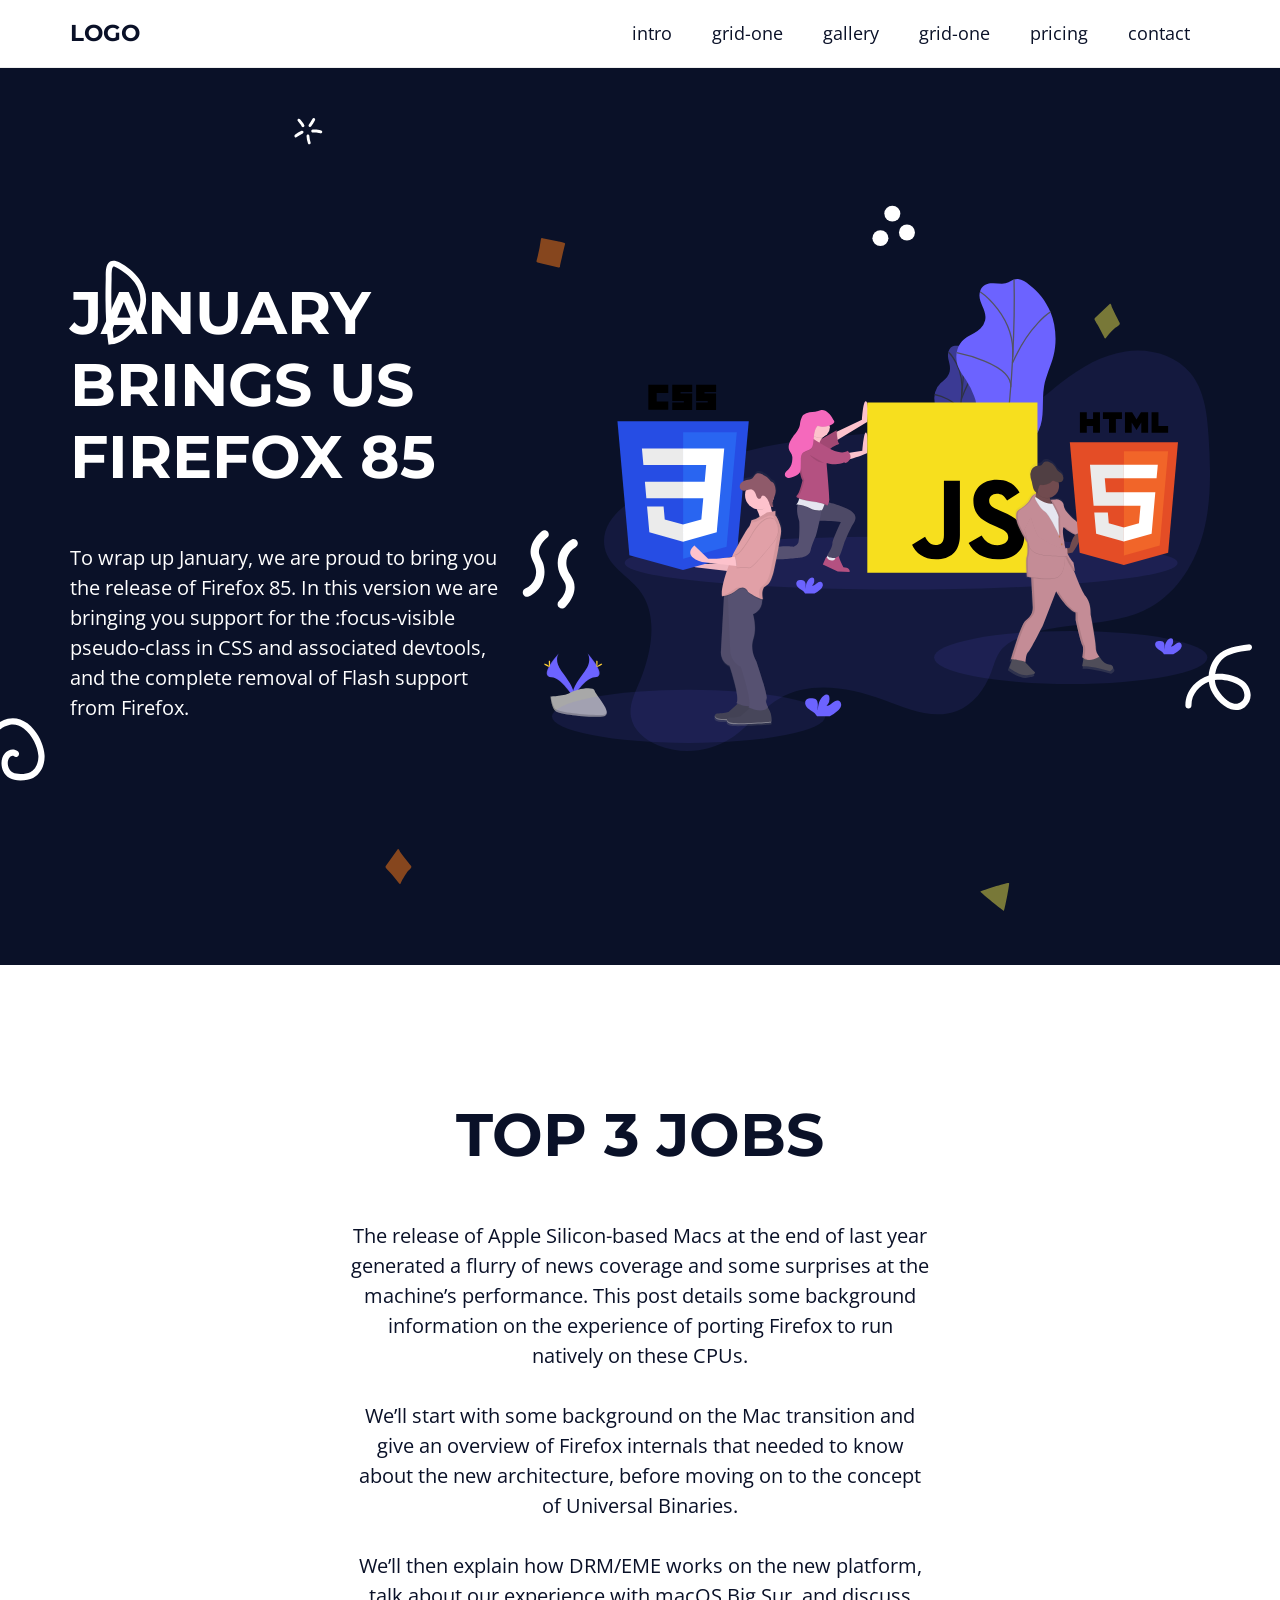
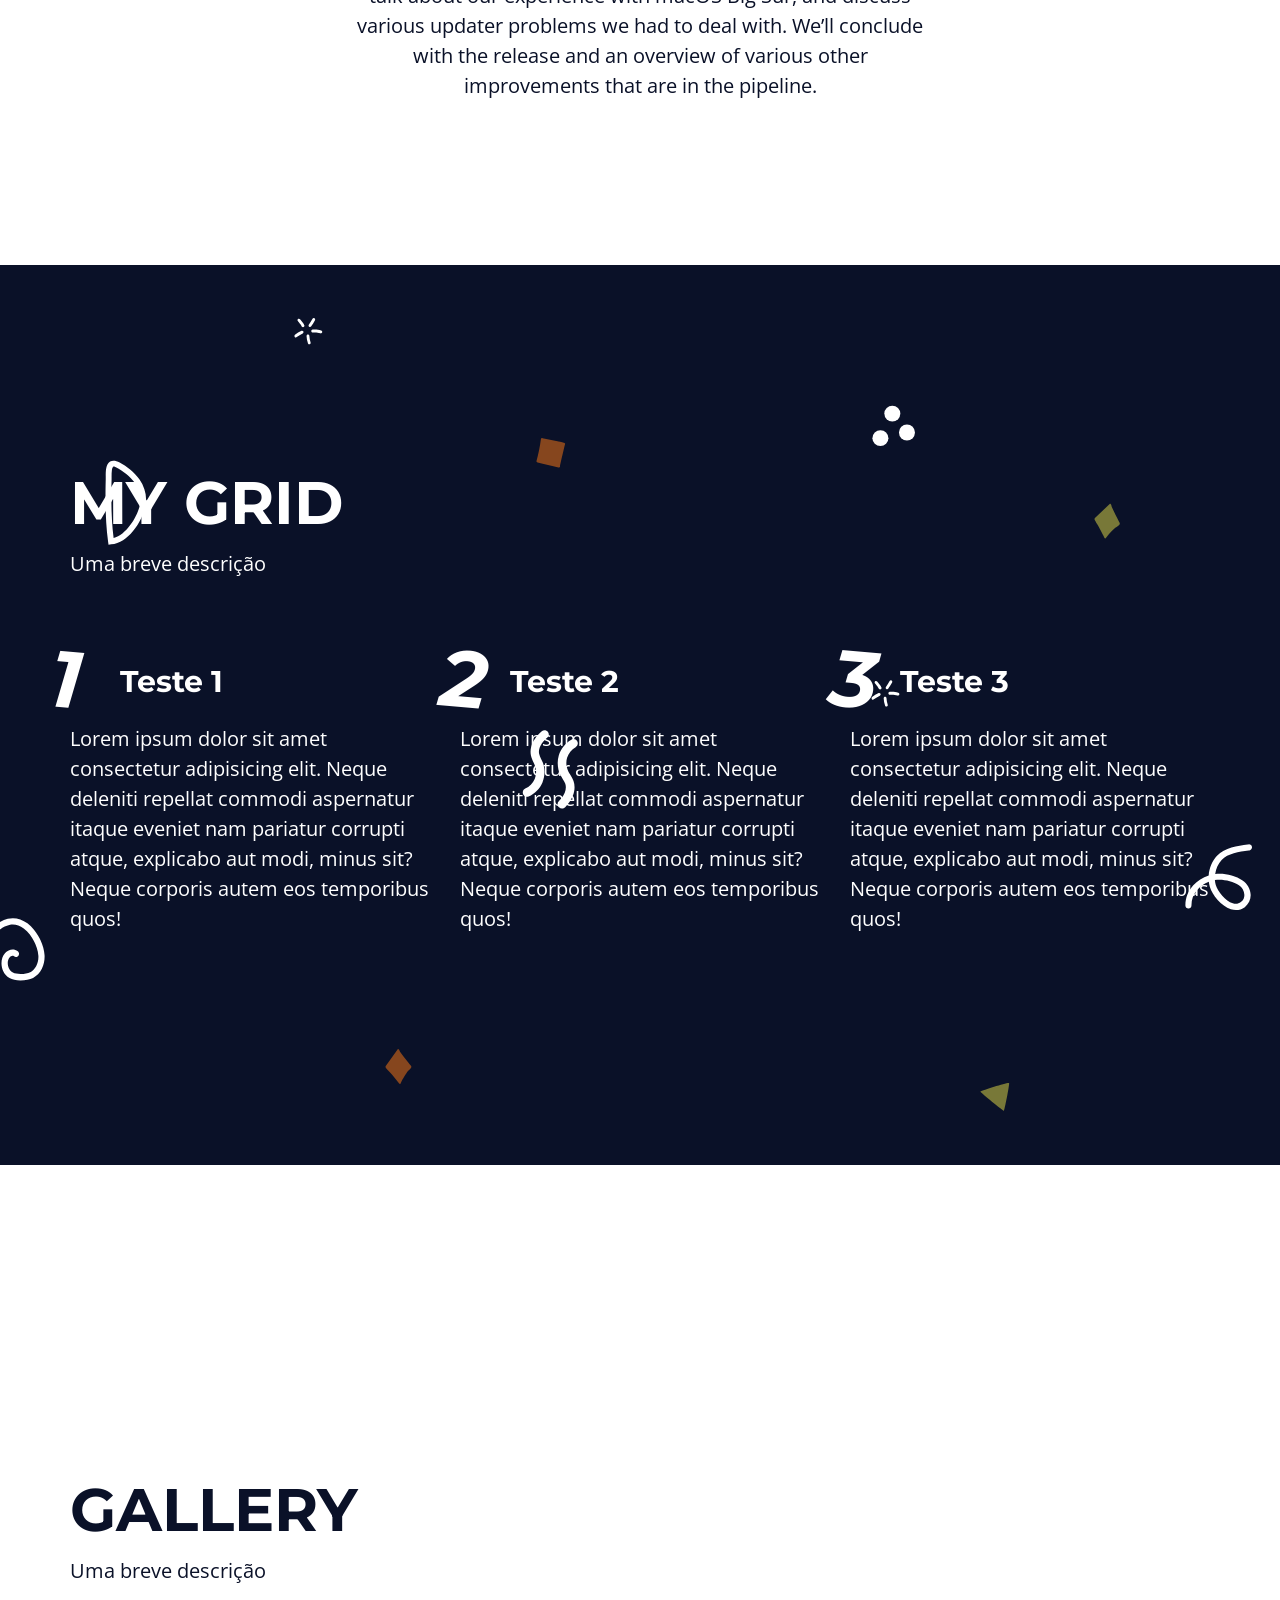
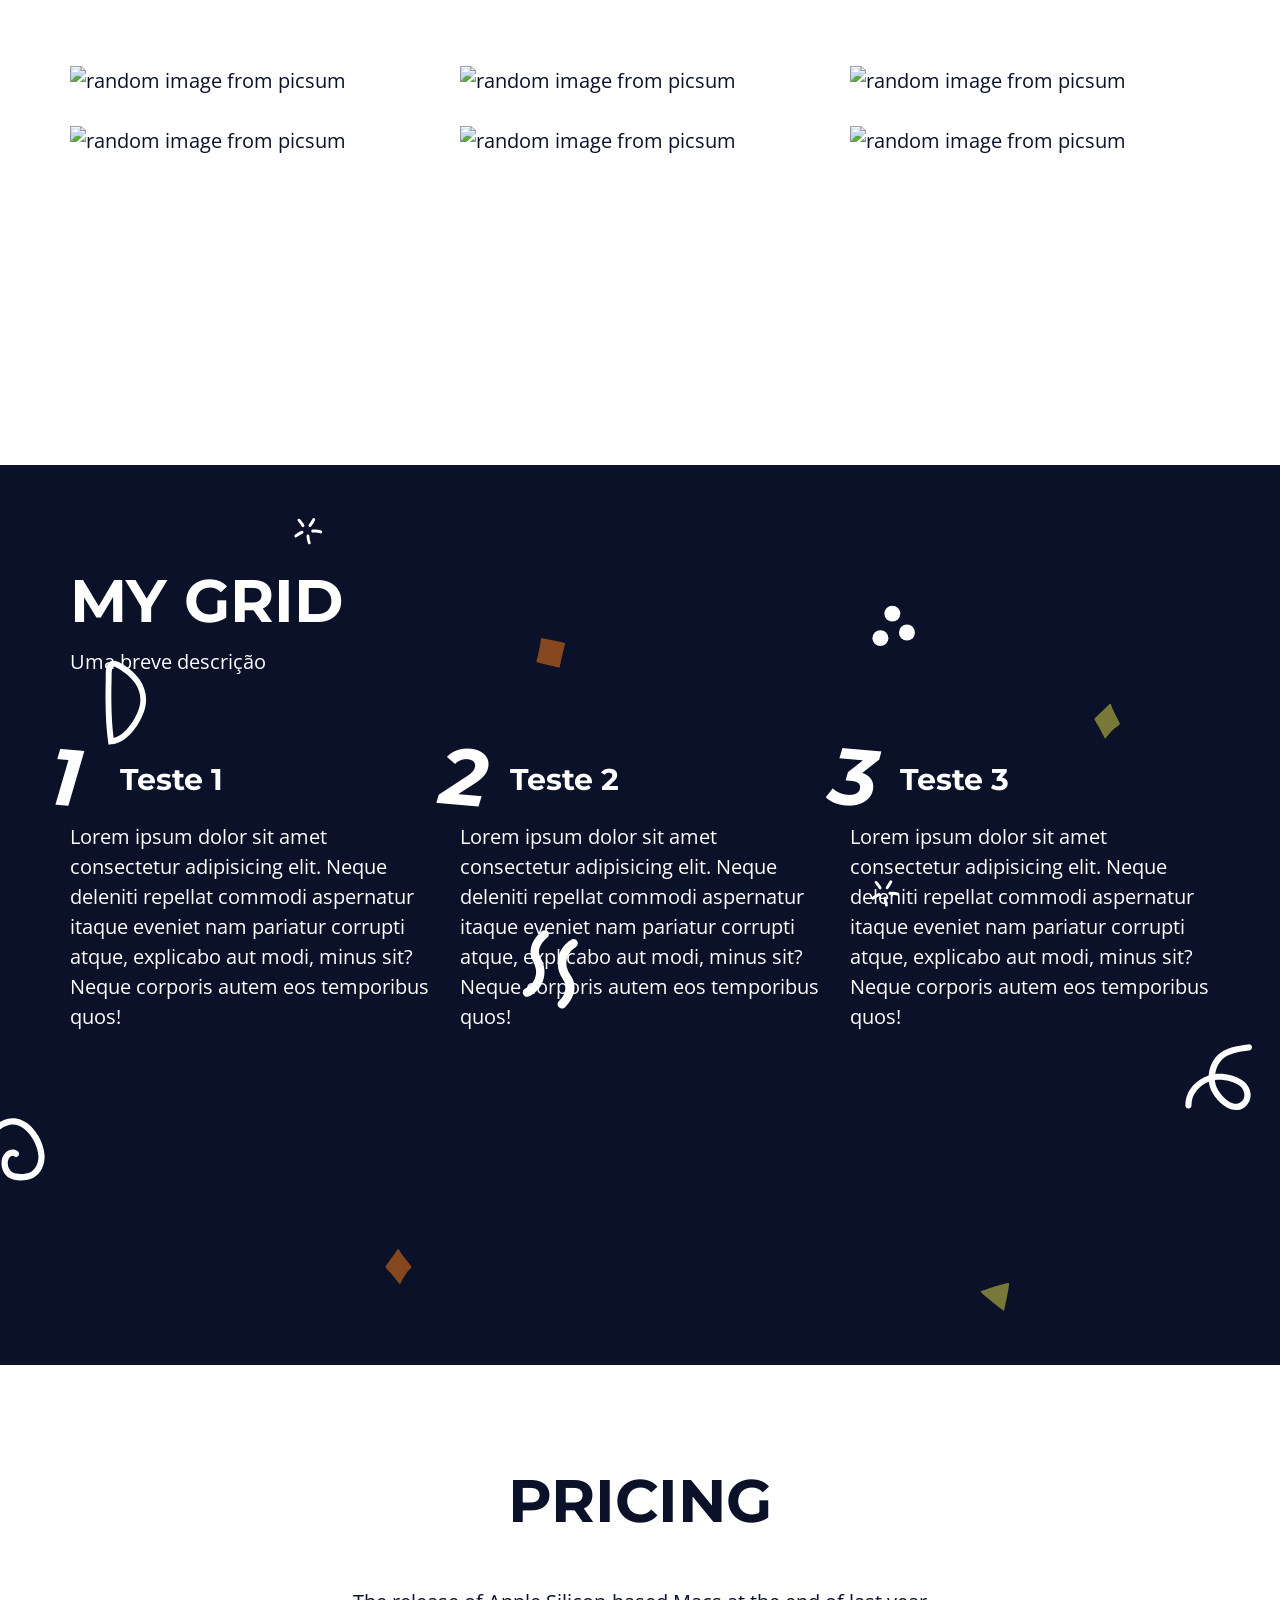
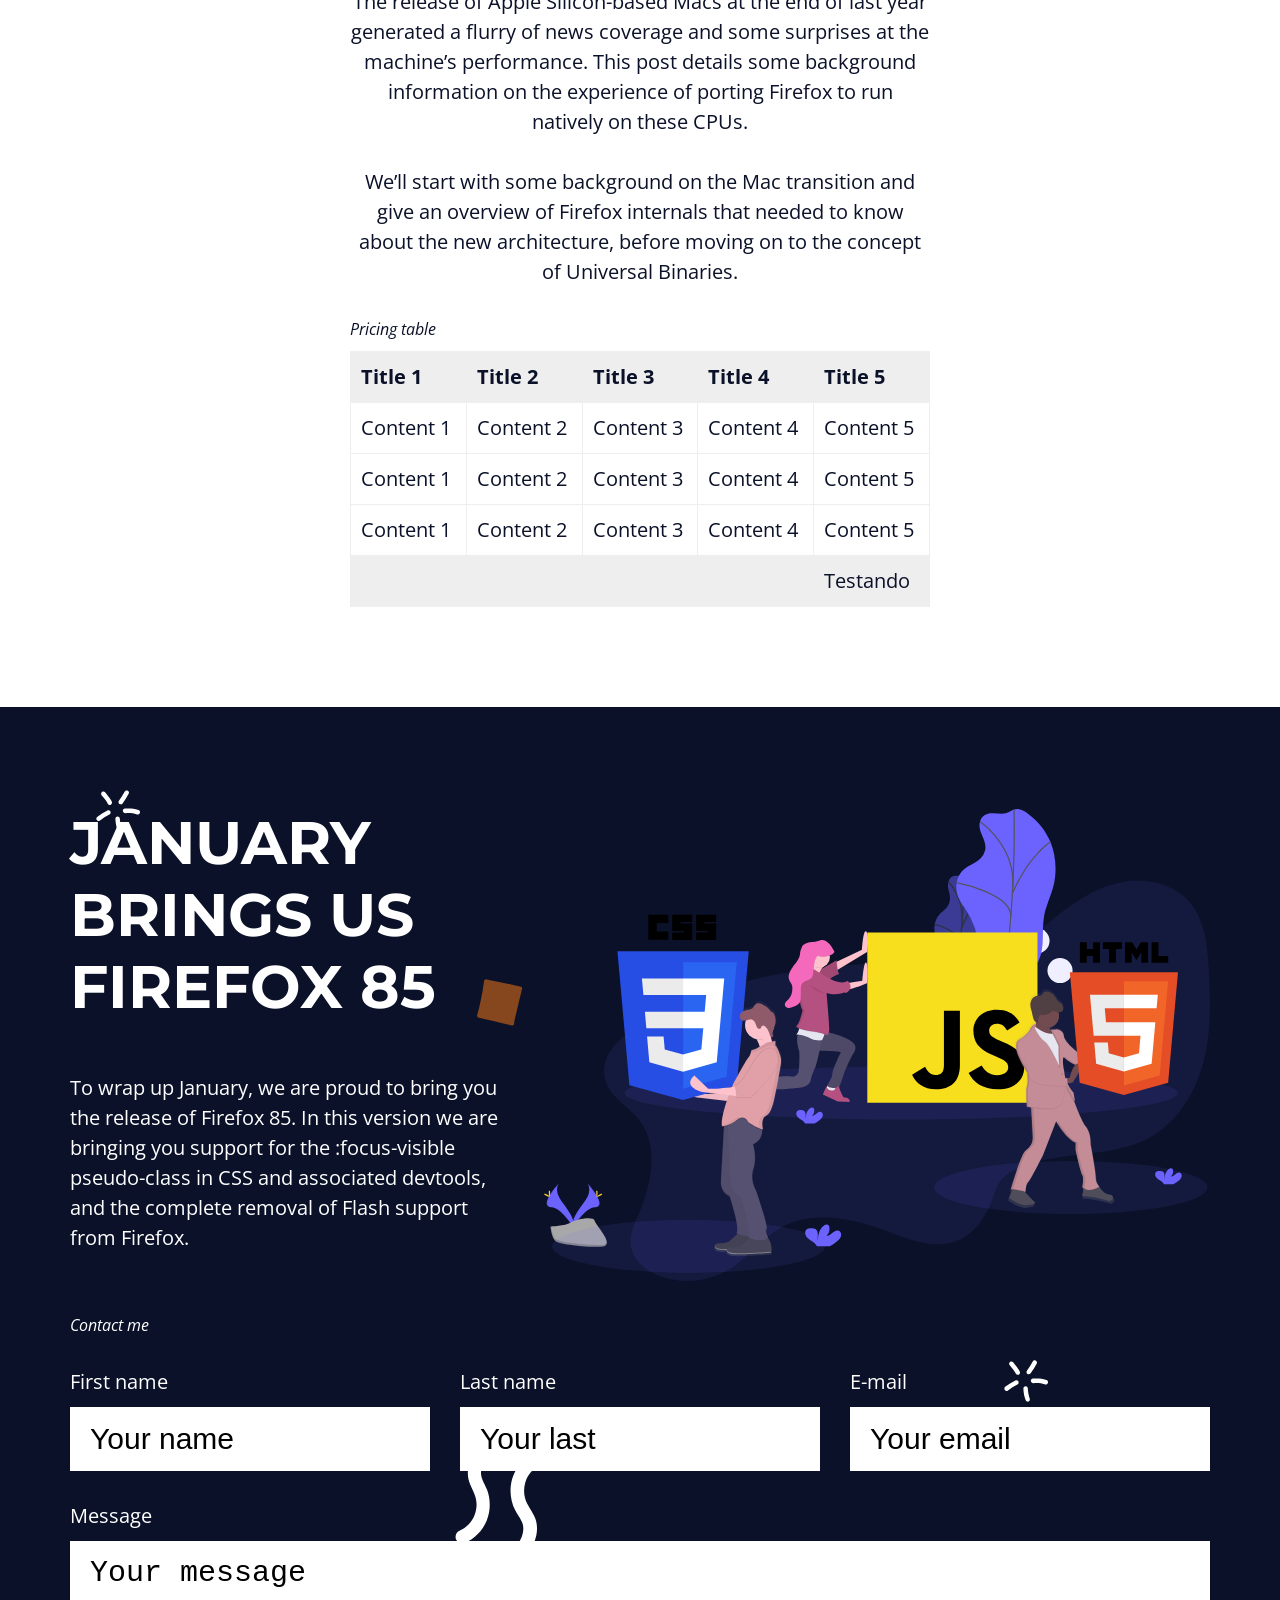
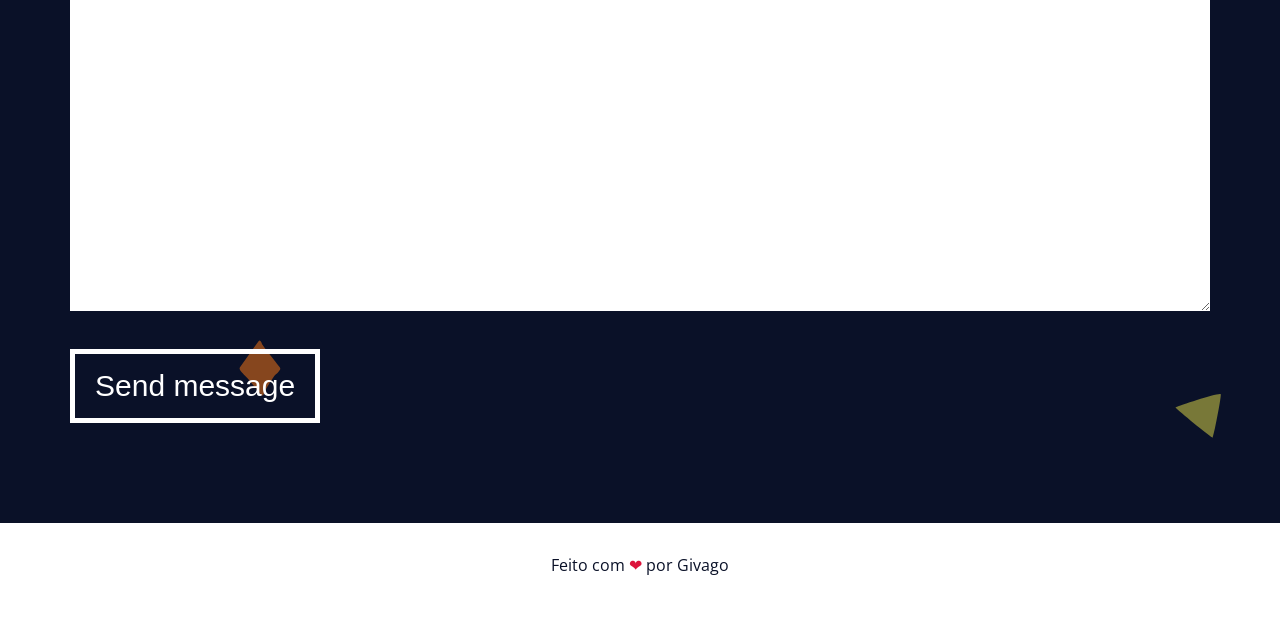
==== html/index.html @ 9615668a "Atualizações!!" ====
<!DOCTYPE html>
<html lang="pt-br">
<head>
    <meta charset="UTF-8">
    <meta name="viewport" content="width=device-width, initial-scale=1.0">
    <title>Landing Page</title>
    <link rel="preconnect" href="https://fonts.gstatic.com">
    <link
        href="https://fonts.googleapis.com/css2?family=Montserrat:wght@900&family=Open+Sans:ital,wght@0,400;0,700;1,400&display=swap"
        rel="stylesheet">
    <link rel="stylesheet" href="assets/css/elements.css">  
    <link rel="stylesheet" href="assets/css/variables.css"> 
    <link rel="stylesheet" href="assets/css/classes.css"> 
    <link rel="stylesheet" href="assets/css/menu.css"> 
    <link rel="stylesheet" href="assets/css/styles-pro.css">
</head>

<body>
    <aside class="menu white-bg">
        <div class="main-content menu-content">
        <h1>
            <a href="#home">LOGO</a>
        </h1>

        <nav>
            <ul>
                <li><a href="#intro">intro</a></li>
                <li><a href="#grid-one">grid-one</a></li>
                <li><a href="#gallery">gallery</a></li>
                <li><a href="#grid-two">grid-one</a></li>
                <li><a href="#pricing">pricing</a></li>
                <li><a href="#contact">contact</a></li>
            </ul>
        </nav>
        </div>
    </aside>

    <div class="menu-spacing"></div>

    <section id="home" class="intro main-bg section">
        <div class="main-content intro-content">
        <div class="intro-text-content">
            <h2>January brings us Firefox 85</h2>
            <p>To wrap up January, we are proud to bring you the release of Firefox 85. In this version we are bringing you
            support for the :focus-visible pseudo-class in CSS and associated devtools, and the complete removal of Flash
            support from Firefox.</p>
        </div>
        <div class="intro-img">
            <img src="assets/img/javascript-not-optimized.svg" alt="Logo de HTML, CSS e JS.">
        </div>
        </div>
    </section>

    <section id="intro" class="white-bg section">
        <div class="main-content top3-content">
            <h2>top 3 jobs</h2>
            <p>The release of Apple Silicon-based Macs at the end of 
                last year generated a flurry of news coverage and some 
                surprises at the machine’s performance. This post details 
                some background information on the experience of porting 
                Firefox to run natively on these CPUs.</p>
            <p>We’ll start with some background on the Mac transition and 
                give an overview of Firefox internals that needed to know 
                about the new architecture, before moving on to the concept 
                of Universal Binaries.</p>
            <p>We’ll then explain how DRM/EME works on the new platform, 
                talk about our experience with macOS Big Sur, and discuss 
                various updater problems we had to deal with. We’ll conclude 
                with the release and an overview of various other improvements
                that are in the pipeline.</p>
        </div>
    </section>

    <section id="grid-one" class="grid-one main-bg section">
        <div class="main-content grid-one-content">
        <h2 class="grid-main-heading">My Grid</h2>
        <p class="grid-description">Uma breve descrição</p>
        <div class="grid">
            <article>
                <h3>Teste 1</h3>
            <p>Lorem ipsum dolor sit amet consectetur adipisicing elit. 
                Neque deleniti repellat commodi aspernatur itaque eveniet
                nam pariatur corrupti atque, explicabo aut modi, minus sit? 
                Neque corporis autem eos temporibus quos!</p>
            </article>
            <article>
                <h3>Teste 2</h3>
            <p>Lorem ipsum dolor sit amet consectetur adipisicing elit. 
                Neque deleniti repellat commodi aspernatur itaque eveniet
                nam pariatur corrupti atque, explicabo aut modi, minus sit? 
                Neque corporis autem eos temporibus quos!</p>
            </article>
            <article>
                <h3>Teste 3</h3>
            <p>Lorem ipsum dolor sit amet consectetur adipisicing elit. 
                Neque deleniti repellat commodi aspernatur itaque eveniet
                nam pariatur corrupti atque, explicabo aut modi, minus sit? 
                Neque corporis autem eos temporibus quos!</p>
            </article>
        </div>    
        </div>
    </section>

     <section id="gallery" class="grid-one white-bg section">
        <div class="main-content grid-one-content">
        <h2 class="grid-main-heading">Gallery</h2>
        <p class="grid-description">Uma breve descrição</p>
        <div class="grid">
            <div class="gallery-img">
                <img src="https://picsum.photos/seed/picsum/360/360" alt="random image from picsum" class="img" />
            </div>
            <div class="gallery-img">
                <img src="https://picsum.photos/seed/2/360/360" alt="random image from picsum"/>
            </div>
            <div class="gallery-img">
                <img src="https://picsum.photos/seed/3/360/360" alt="random image from picsum"/>
            </div>
            <div class="gallery-img">
                <img src="https://picsum.photos/seed/4/360/360" alt="random image from picsum"/>
            </div>
            <div class="gallery-img">
                <img src="https://picsum.photos/seed/5/360/360" alt="random image from picsum"/>
            </div>
            <div class="gallery-img">
                <img src="https://picsum.photos/seed/6/360/360" alt="random image from picsum"/>
            </div>
        </div>    
        </div>
    </section>

    <section id="grid-two" class="grid-two main-bg section">
        <div class="main-content grid-two-content">
        <h2 class="grid-main-heading">My Grid</h2>
        <p class="grid-description">Uma breve descrição</p>
        <div class="grid">
            <article>
                <h3>Teste 1</h3>
            <p>Lorem ipsum dolor sit amet consectetur adipisicing elit. 
                Neque deleniti repellat commodi aspernatur itaque eveniet
                nam pariatur corrupti atque, explicabo aut modi, minus sit? 
                Neque corporis autem eos temporibus quos!</p>
            </article>
            <article>
                <h3>Teste 2</h3>
            <p>Lorem ipsum dolor sit amet consectetur adipisicing elit. 
                Neque deleniti repellat commodi aspernatur itaque eveniet
                nam pariatur corrupti atque, explicabo aut modi, minus sit? 
                Neque corporis autem eos temporibus quos!</p>
            </article>
            <article>
                <h3>Teste 3</h3>
            <p>Lorem ipsum dolor sit amet consectetur adipisicing elit. 
                Neque deleniti repellat commodi aspernatur itaque eveniet
                nam pariatur corrupti atque, explicabo aut modi, minus sit? 
                Neque corporis autem eos temporibus quos!</p>
            </article>
        </div>    
        </div>
    </section>

    <section id="pricing" class="white-bg section">
        <div class="main-content top3-content">
            <h2>Pricing</h2>
            <p>The release of Apple Silicon-based Macs at the end of 
                last year generated a flurry of news coverage and some 
                surprises at the machine’s performance. This post details 
                some background information on the experience of porting 
                Firefox to run natively on these CPUs.</p>
            <p>We’ll start with some background on the Mac transition and 
                give an overview of Firefox internals that needed to know 
                about the new architecture, before moving on to the concept 
                of Universal Binaries.</p>

                <div class="responsive-table">
            <table>
                <caption>Pricing table</caption>

                <thead>
                    <tr>
                    <th>Title 1</th>
                    <th>Title 2</th>
                    <th>Title 3</th>
                    <th>Title 4</th>
                    <th>Title 5</th>
                    </tr>
                </thead>

                <tbody>
                    <tr>
                      <td>Content 1</td>
                      <td>Content 2</td>  
                      <td>Content 3</td> 
                      <td>Content 4</td> 
                      <td>Content 5</td>    
                    </tr>
                    <tr>
                      <td>Content 1</td>
                      <td>Content 2</td>  
                      <td>Content 3</td> 
                      <td>Content 4</td> 
                      <td>Content 5</td>    
                    </tr>
                    <tr>
                      <td>Content 1</td>
                      <td>Content 2</td>  
                      <td>Content 3</td> 
                      <td>Content 4</td> 
                      <td>Content 5</td>    
                    </tr>
                </tbody>

                <tfoot>
                    <tr>
                        <td></td>
                        <td></td>
                        <td></td>
                        <td></td>
                        <td>Testando</td>
                    </tr>
                </tfoot>
            </table>
            </div>
        </div>
    </section>

     <section id="contact" class="intro main-bg section">
        <div class="main-content intro-content">
        <div class="intro-text-content">
            <h2>January brings us Firefox 85</h2>
            <p>To wrap up January, we are proud to bring you the release of Firefox 85. In this version we are bringing you
            support for the :focus-visible pseudo-class in CSS and associated devtools, and the complete removal of Flash
            support from Firefox.</p>
        </div>
        <div class="intro-img">
            <img src="assets/img/javascript-not-optimized.svg" alt="Logo de HTML, CSS e JS.">
        </div>
        <div class="contact-form">
            <fieldset class="form-grid">
                <legend>Contact me</legend>

                <div class="form-group">
                    <label for="first-name">First name</label>
                    <input type="text" name="first-name" id="first-name" placeholder="Your name">
                </div>

                <div class="form-group">
                    <label for="last-name">Last name</label>
                    <input type="text" name="last-name" id="last-name" placeholder="Your last">
                </div>

                <div class="form-group">
                    <label for="email">E-mail</label>
                    <input type="email" name="email" id="email"  placeholder="Your email">
                </div>

                 <div class="form-group" class="full-width">
                    <label for="message">Message</label>
                    <textarea name="message" id="message" cols="30" rows="10"  placeholder="Your message"></textarea>
                </div>
                <div class="form-group full-width">
                    <button type="submit">Send message</button>
                </div>
            </fieldset>
        </div>
        </div>
    </section>

    <footer id="footer" class="footer white-bg">
        <p><a real="nofollow" target="_blank" href="https://www.linkedin.com/feed/">Feito com <span class="heart">❤</span> por Givago</a></p>
    </footer>

</body>
</html>
---- html/assets/css/elements.css ----
* {
    margin: 0;
    padding: 0;
    box-sizing: border-box;
}

/*font-family: "Montserrat", sans-serif;
font-family: "Open Sans", sans-serif;  */

html {
    font-size: 62.5%;
    scroll-behavior: smooth;
}

body {
    font-family: 'Open Sans', sans-serif;
    font-size: 2rem; 
    color: var(--primary-color);
    line-height: 1.5;
}

h1, h2, h3 , h4, h5, h6 {
    font-family: 'Montserrat', sans-serif;
}

h1 {
    font-size: 6rem;
    text-transform: uppercase;
}

h2 {
    font-size: 6rem;
    margin-bottom: 5rem;
    text-transform: uppercase;
    line-height: 1.2;
}

h3 {
    font-size: 5rem;
}

h4 {
    font-size: 4.5rem;
}

h5 {
    font-size: 4rem;
}

h6 {
    font-size: 3.5rem;
}

a {
    text-decoration: none;
}

p {
    margin-bottom: 3rem;
}

.responsive-table {
    overflow: hidden;
    overflow-x: auto;
}

table {
    min-width: 360pix;
    width: 100%;
    border-collapse: collapse;
}

table caption {
    font-style: italic;
    font-size: 1.6rem;
    text-align: left;
    margin-bottom: 1rem;
}

table td, table th {
    white-space: nowrap;
    padding: 1rem;
    text-align: left;
    border: 0.1rem solid var(--light-gray-color);
}

tfoot td, table th {
    background: var(--light-gray-color);
}
---- html/assets/css/variables.css ----
:root {
    --primary-color: #0A1128;
    --white-color: #FFFFFF;
    --light-gray-color: #EEEEEE;
    --secondary-color: crimson;
    --gap: 3rem;
}
---- html/assets/css/classes.css ----
.main-bg {
    background-image: url('../img/main-bg.svg');
    background-size: cover;
    background-position: center center;
    color: var(--white-color);
}
.white-bg {
    background: var(--white-color);
    color: var(--primary-color);
}

.main-content {
    max-width: 120rem;
    margin: 0 auto;
    padding: 10rem var(--gap);
}

.section {
    min-height: 100vh;
}

.menu-spacing {
    height: 65px;
}

body .full-width {
    width: 100%;
    flex: 1 1 100%;
}
---- html/assets/css/menu.css ----
.menu {
    position: fixed;
    top: 0;
    left: 0;
    right: 0;
    width: 100%;
    z-index: 1;
    border-bottom: 0.1rem solid var(--light-gray-color);
}

.menu-content {
    display: flex;
    justify-content: space-between;
    align-items: center;
    padding-top: 0;
    padding-bottom: 0;
}

.menu h1 {
    color: var(--primary-color);
    font-size: 2.3rem;
}

.menu h1 a {
    color: inherit;
}

.menu ul {
    list-style: none;
    display: flex;
}

.menu ul li a {
    display: block;
    padding: 2rem;
    font-size: 1.8rem;
    color: var(--primary-color);
    position: relative;
}

.menu ul li a::after {
    content: '';
    position: absolute;
    bottom: 1rem;
    left: 50%;
    width: 0;
    height: 0.2rem;
    background: var(--secondary-color);
    transition: all 300ms ease-in-out;
}

.menu ul li a:hover::after {
    width: 50%;
    left: 25%;
}
---- html/assets/css/styles-pro.css ----
.intro-content {
    position: relative;
    display: grid;
    grid-template-columns: 1fr 1.5fr;
    gap:var(--gap);
    min-height: 100vh;
}

.intro-text-content, .intro-img {
    display: flex;
    flex-flow: column wrap;
    justify-content: center;
}

.intro-img img {
    max-width: 100%;
    min-height: auto;
}

.top3-content {
    max-width: 64rem;
    display: flex;
    flex-direction: column;
    flex-wrap: nowrap;
    justify-content: center;
    min-height: 100vh;
    text-align: center;
}

.grid-one-content {
    display: flex;
    flex-flow: column wrap;
    justify-content: center;
    height: 100vh;
}

.grid-main-heading {
    margin-bottom: 1rem;
}

.grid-description {
    padding-bottom: 5rem;
}

.grid {
    display: grid;
    grid-template-columns: repeat(3, 1fr);
    gap: var(--gap);
    counter-reset: grid-counter;
}

.grid h3 {
    font-size: 3rem;
    position: relative;
    padding-left: 5rem;
    padding-bottom: 2rem;
}

.grid h3::before {
    counter-increment: grid-counter;
    content: counter(grid-counter);
    position: absolute;
    font-size: 8rem;
    font-style: italic;
    top: -4rem;
    left: -2rem;
    transform: rotate(5deg);
}

.gallery-img {
    width: 100%;
    max-width: 36rem;
    max-height: 36rem;
    overflow: hidden;
}

.gallery-img img {
    transition: all 300ms ease-in-out;
}

.gallery-img img:hover {
    transform: translate(-3%, 3%) scale(1.2) rotate(5deg);
}

.contact-form {
    grid-column: span 2;
}

.contact-form .form-grid {
    border: none;
    display: flex;
    flex-direction: row;
    flex-wrap: wrap;
    gap: var(--gap);
}

.form-grid legend {
    font-style: italic;
    font-size: 1.6rem;
    margin-bottom: 3rem;
}

.form-group {
    flex: 1 1 320px;
}

.form-group label{
    display: block;
    margin-bottom: 1rem;
}

.form-group input,
.form-group textarea {
    border: none;
    background: var(--white-color);
    padding: 1.5rem 2rem;
    width: 100%;
    font-size: 3rem;
    outline: none;
}

.form-group input:focus,
.form-group textarea:focus {
    box-shadow: 0 0 10px 2px var(--secondary-color);
   
}

.form-group button {
    border: 0.5rem solid var(--white-color);
    background: none;
    color: var(--white-color);
    padding: 1.5rem 2rem;
    font-size: 3rem;
    cursor: pointer;
    transition: all 300ms ease-in-out;
}

.form-group button:hover {
    background: var(--white-color);
    color: var(--primary-color);
}

.form-group ::placeholder {
    color: var(--ligth-gray-color);
}

.footer {
    text-align: center;
    font-size: 1.6rem;
}

.footer a {
    color: var(--primary-color);
}

.heart {
    color: var(--secondary-color);
}

.footer p {
    margin: 0;
    padding: 3rem;
}

@media (max-width: 800px) {
    .intro-content, .grid {
        grid-template-columns: 1fr;
    }

    .gallery-img {
    width: 100%;
    max-width: 100%;
    max-height: 100%;
    }

    .gallery-img img {
        width: 100%;
    }

    .grid-one-content {
        display: block;
    }

    .menu {
        bottom: 0;
    }

    .menu-content, .menu-content ul{
        flex-direction: column;
        justify-content: center;
    }

    .menu-content {
        height: 100vh;
    }

    .menu {
        display: none;
    }

    .close-menu {
        position: fixed;
        z-index: 2;
        top: 0;
        left: 0;
    }

    .close-menu-label::after {
        content: '☰';
        position: fixed;
        z-index: 2;
        top: 2rem;
        right: 2rem;
        background: var(--primary-color);
        color: var(--white-color);
        font-size: 3rem;
        line-height: 3rem;
        width: 3rem;
        height: 3rem;
        text-align: center;
        padding: 0.5rem;
        cursor: pointer;
    }

}
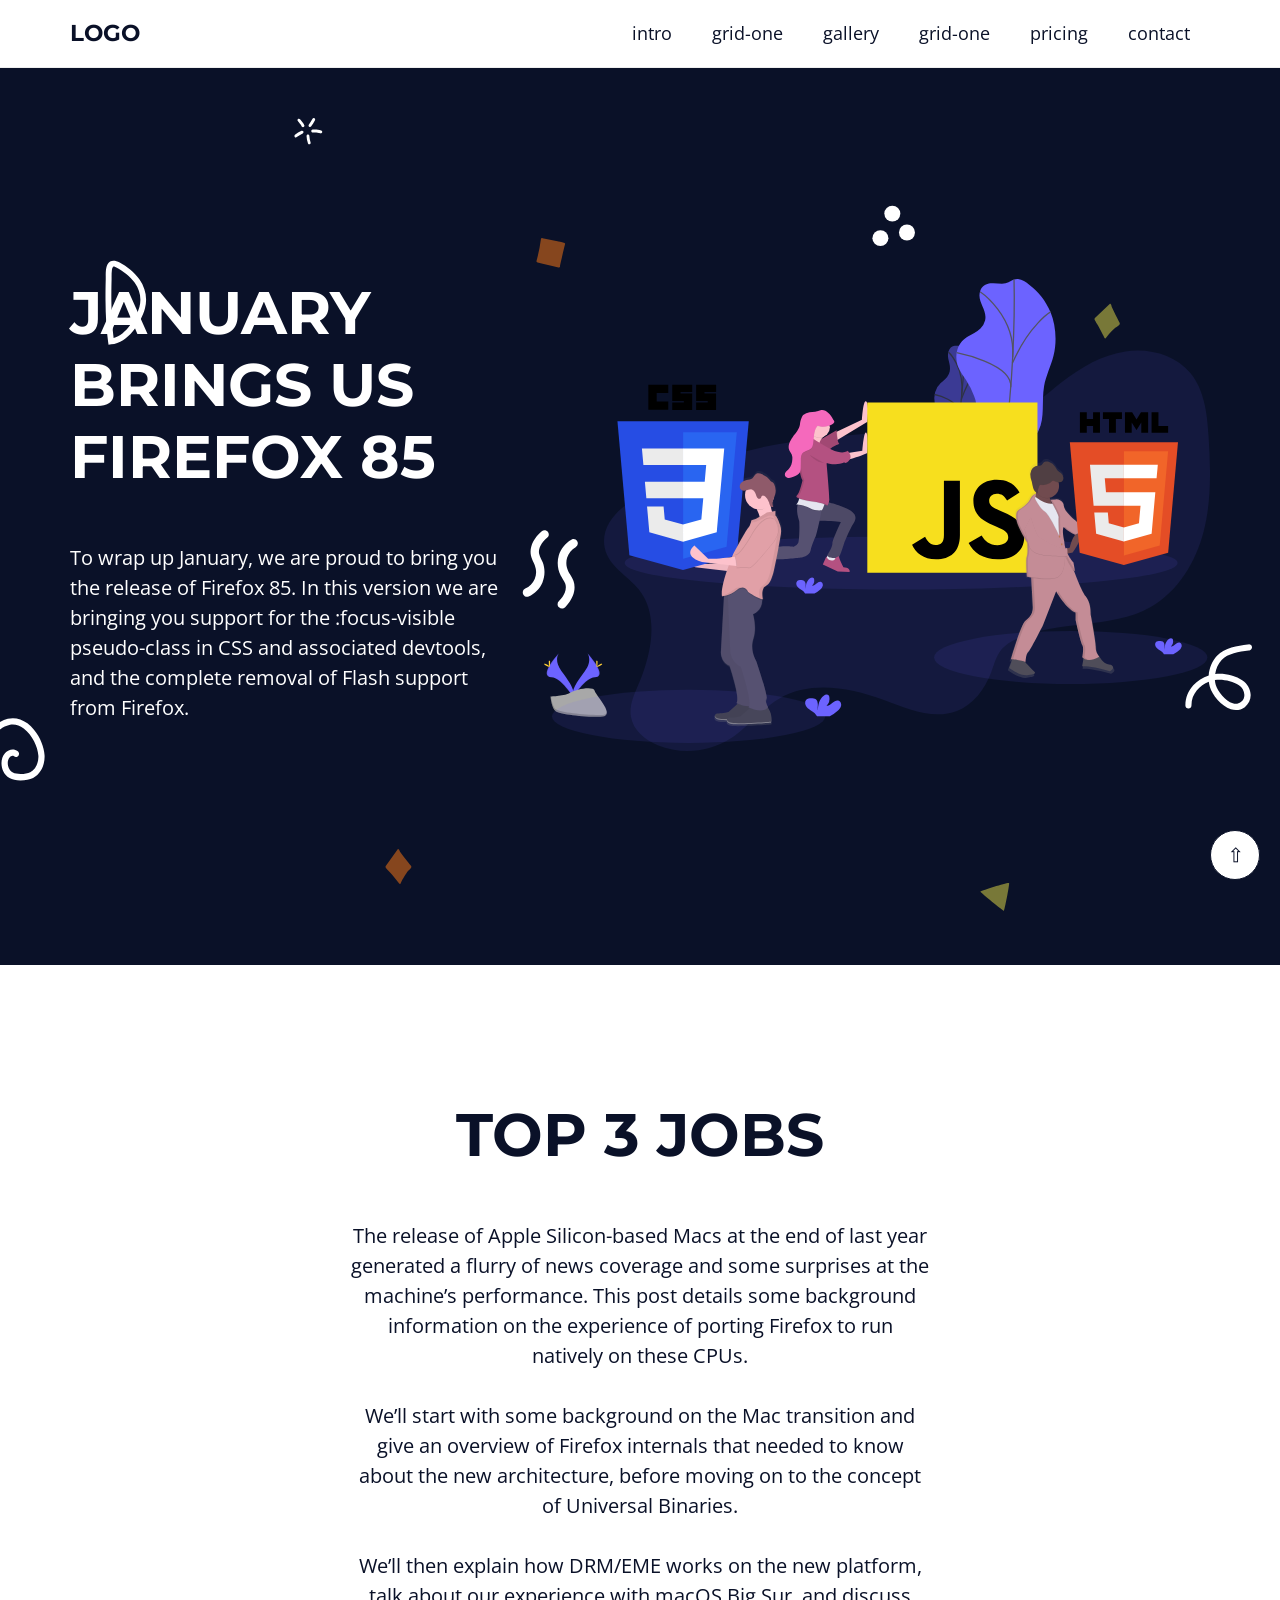
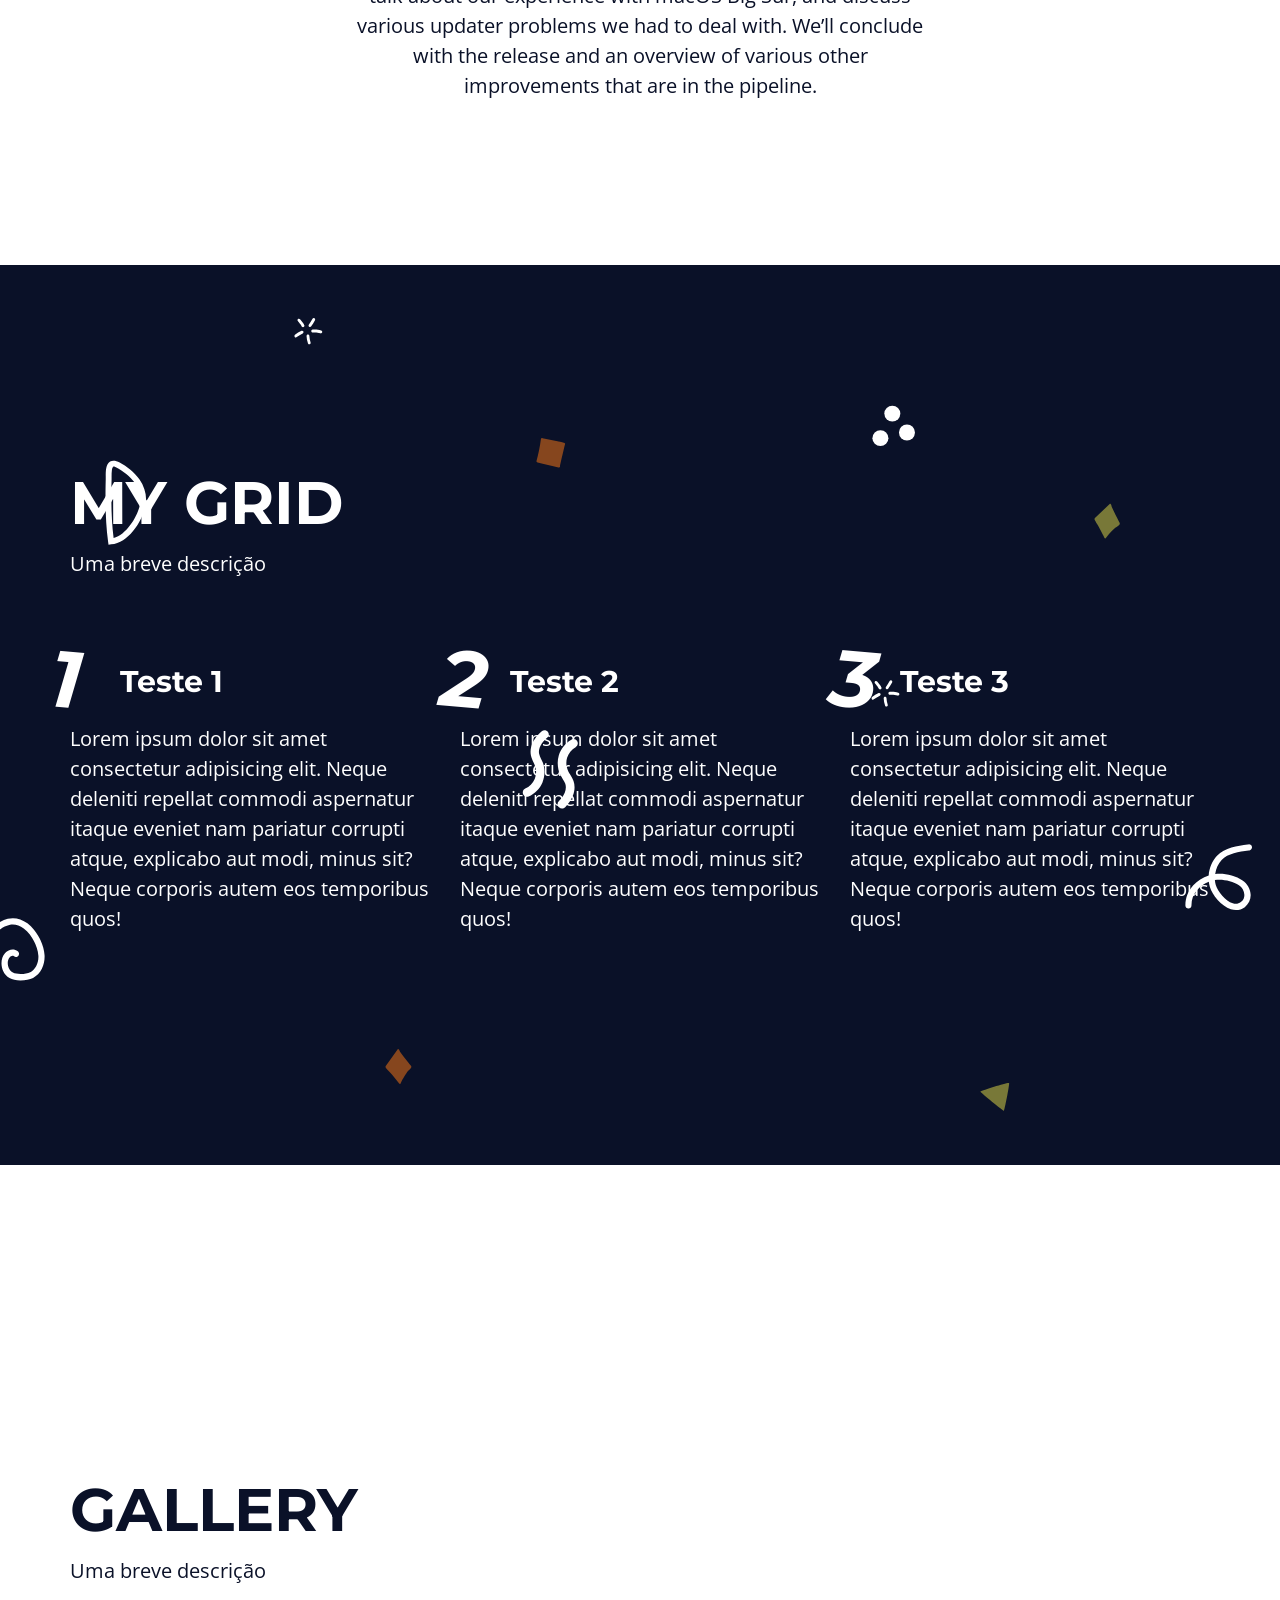
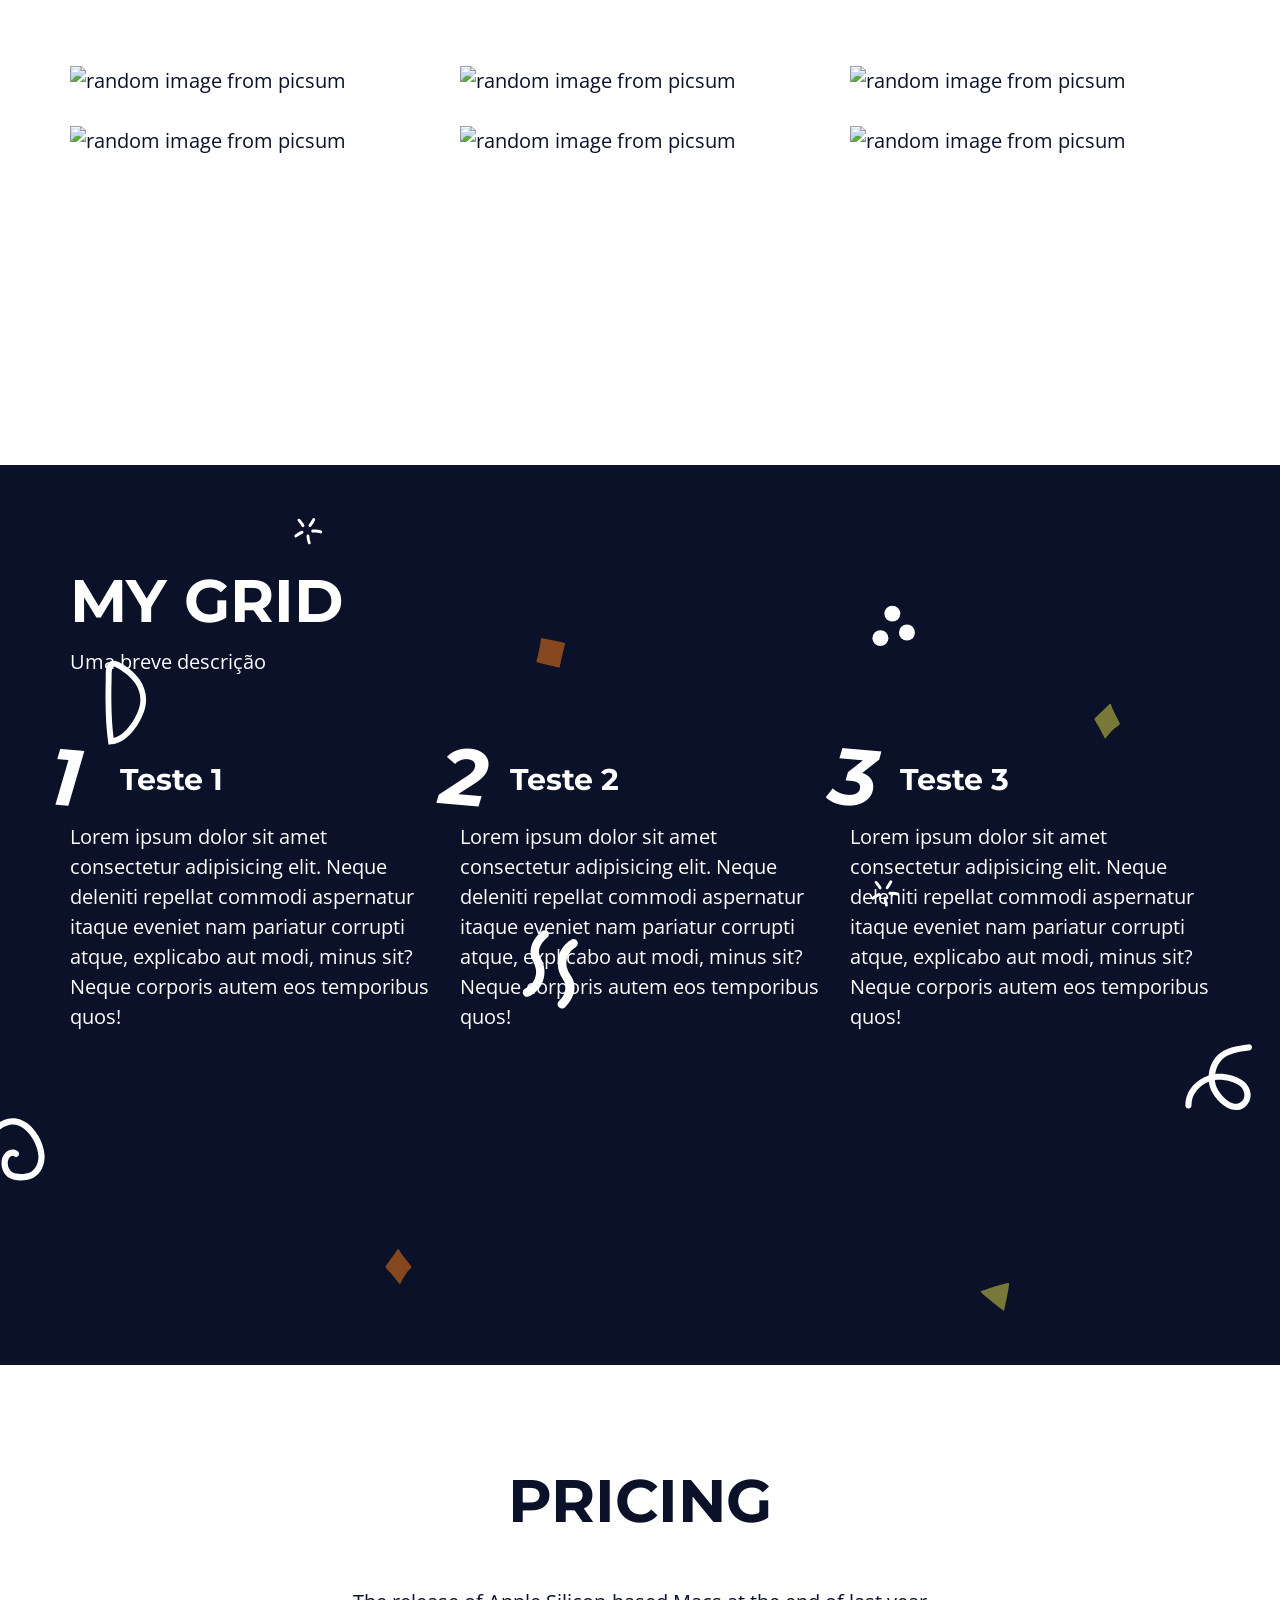
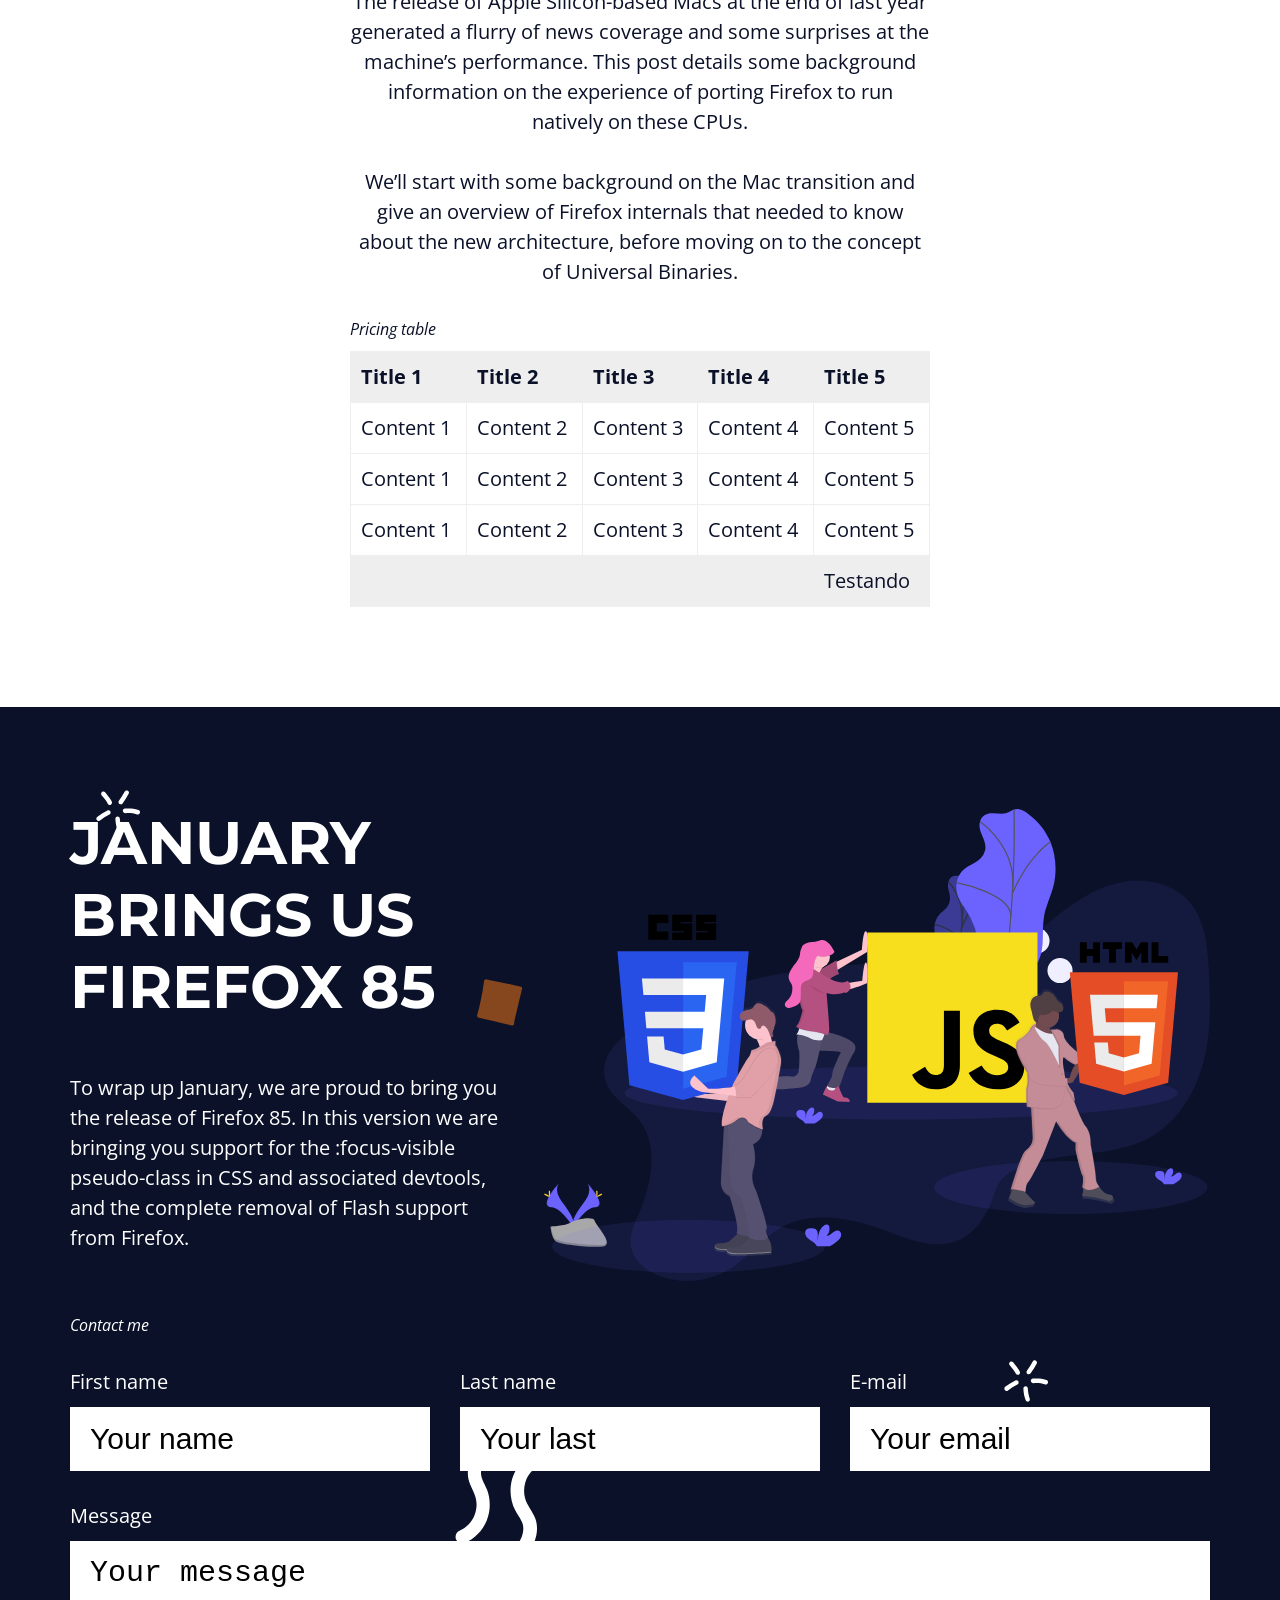
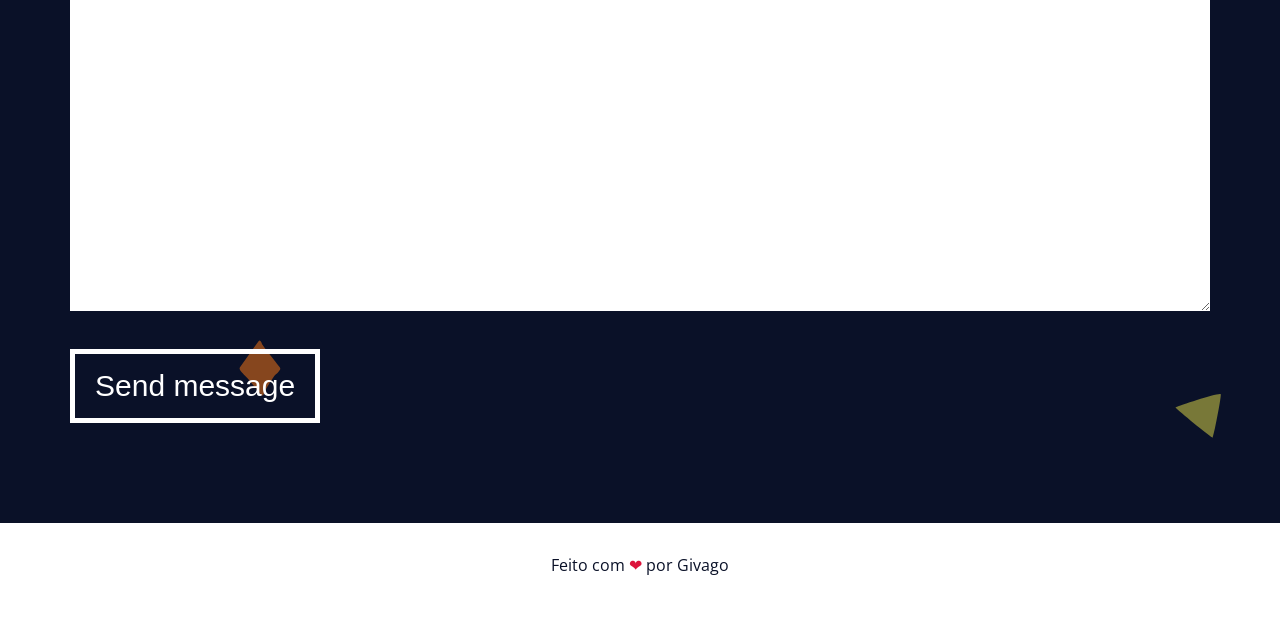
==== commit 030e651d: "Adequações no menu!" ====
--- a/html/index.html
+++ b/html/index.html
@@ -16,14 +16,16 @@
 </head>
 
 <body>
+    <input id="close-menu" class="close-menu" type="checkbox" aria-label="Close menu" role="button">
+    <label class="close-menu-label" for="close-menu" title="close menu"></label>
     <aside class="menu white-bg">
         <div class="main-content menu-content">
-        <h1>
+        <h1 onclick="getElementById('close-menu').checked = false;">
             <a href="#home">LOGO</a>
         </h1>
 
         <nav>
-            <ul>
+            <ul onclick="getElementById('close-menu').checked = false;">
                 <li><a href="#intro">intro</a></li>
                 <li><a href="#grid-one">grid-one</a></li>
                 <li><a href="#gallery">gallery</a></li>
@@ -269,5 +271,6 @@
         <p><a real="nofollow" target="_blank" href="https://www.linkedin.com/feed/">Feito com <span class="heart">❤</span> por Givago</a></p>
     </footer>
 
+    <a class="back-to-top" href="#">⇨</a>
 </body>
 </html>
--- a/html/assets/css/styles-pro.css
+++ b/html/assets/css/styles-pro.css
@@ -162,6 +162,26 @@
     padding: 3rem;
 }
 
+.close-menu {
+    display: none;
+}
+
+.back-to-top {
+    position: fixed;
+    bottom: 2rem;
+    right: 2rem;
+    background: var(--white-color);
+    width: 5rem;
+    height: 5rem;
+    display: flex;
+    justify-content: center;
+    align-items: center;
+    border-radius: 50%;
+    color: var(--primary-color);
+    transform: rotate(-90deg);
+    border: 0.1rem solid var(--primary-color);
+}
+
 @media (max-width: 800px) {
     .intro-content, .grid {
         grid-template-columns: 1fr;
@@ -196,13 +216,6 @@
 
     .menu {
         display: none;
-    }
-
-    .close-menu {
-        position: fixed;
-        z-index: 2;
-        top: 0;
-        left: 0;
     }
 
     .close-menu-label::after {
@@ -222,4 +235,16 @@
         cursor: pointer;
     }
 
+    .close-menu:checked~.menu {
+        display: block;
+    }
+
+    .close-menu:checked~.close-menu-label::after {
+        content: '×';
+    }
+
+    .menu-spacing {
+        display: none;
+    }
+
 }
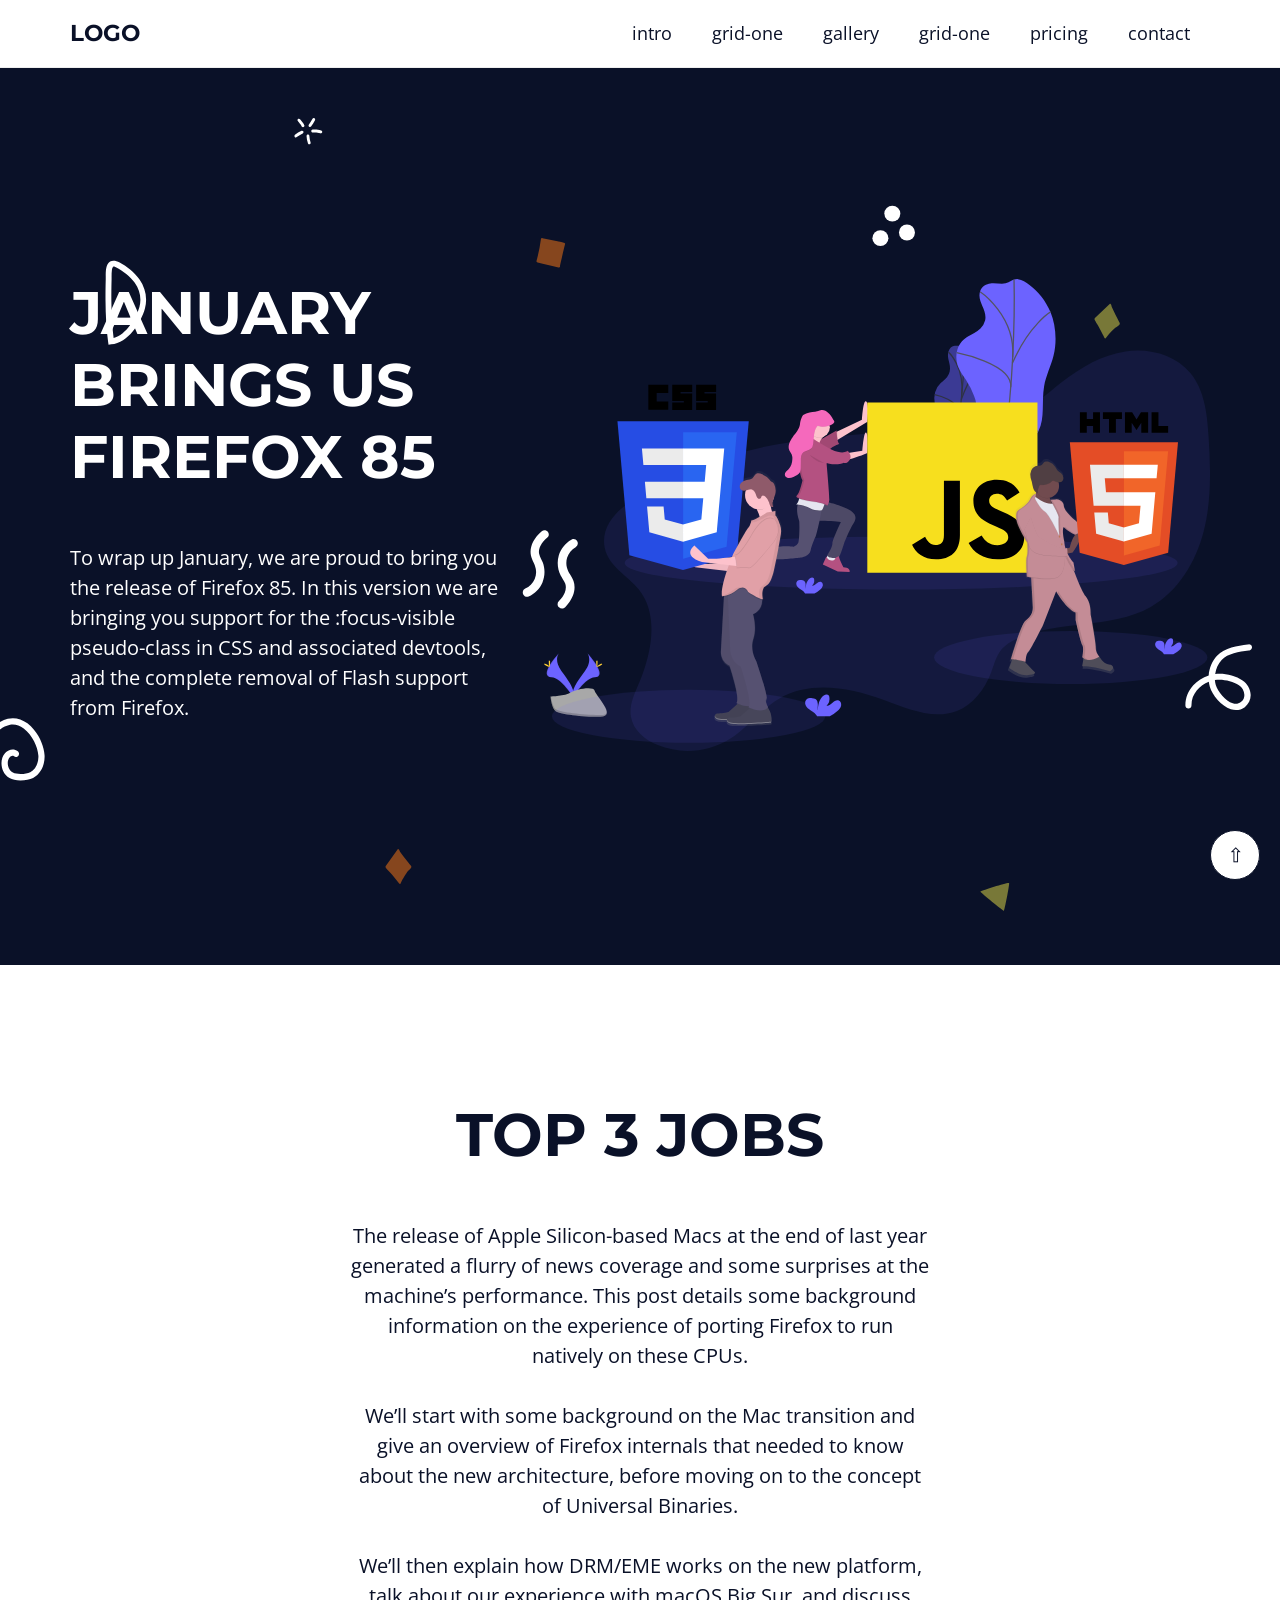
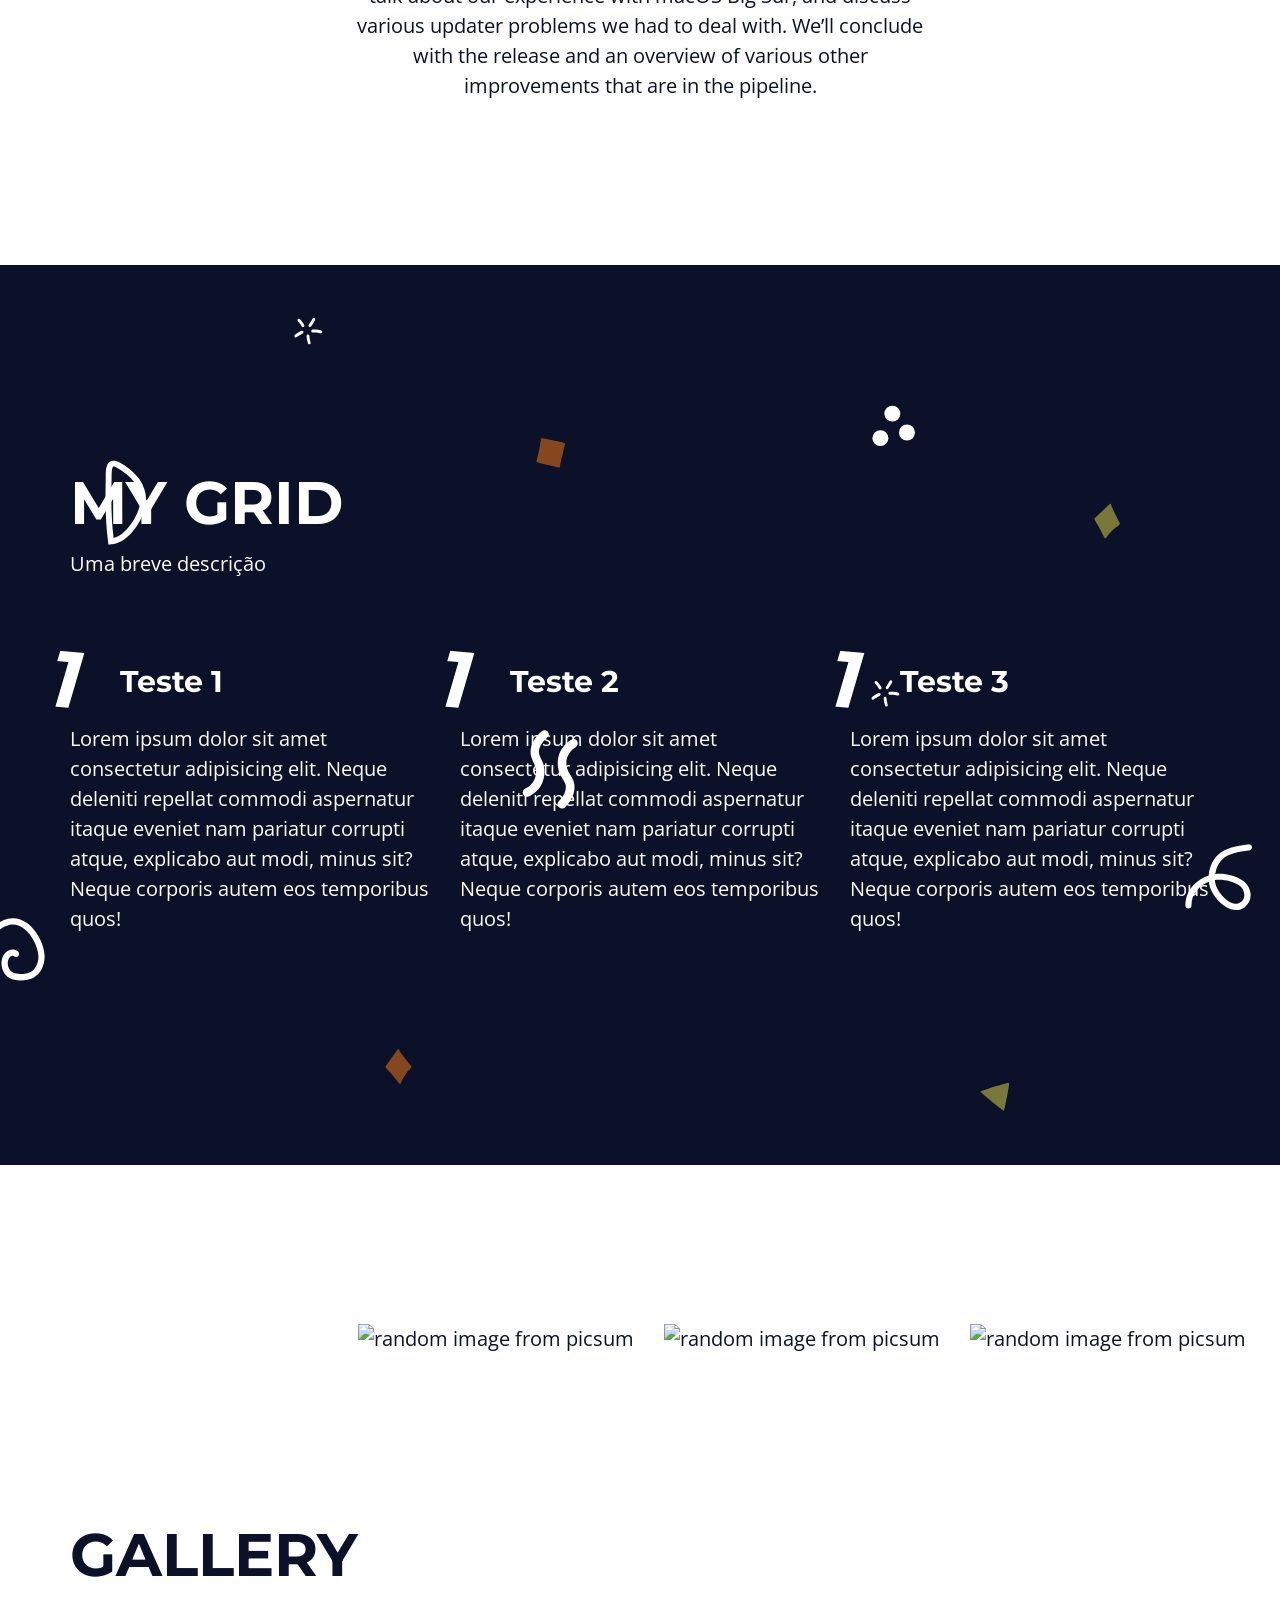
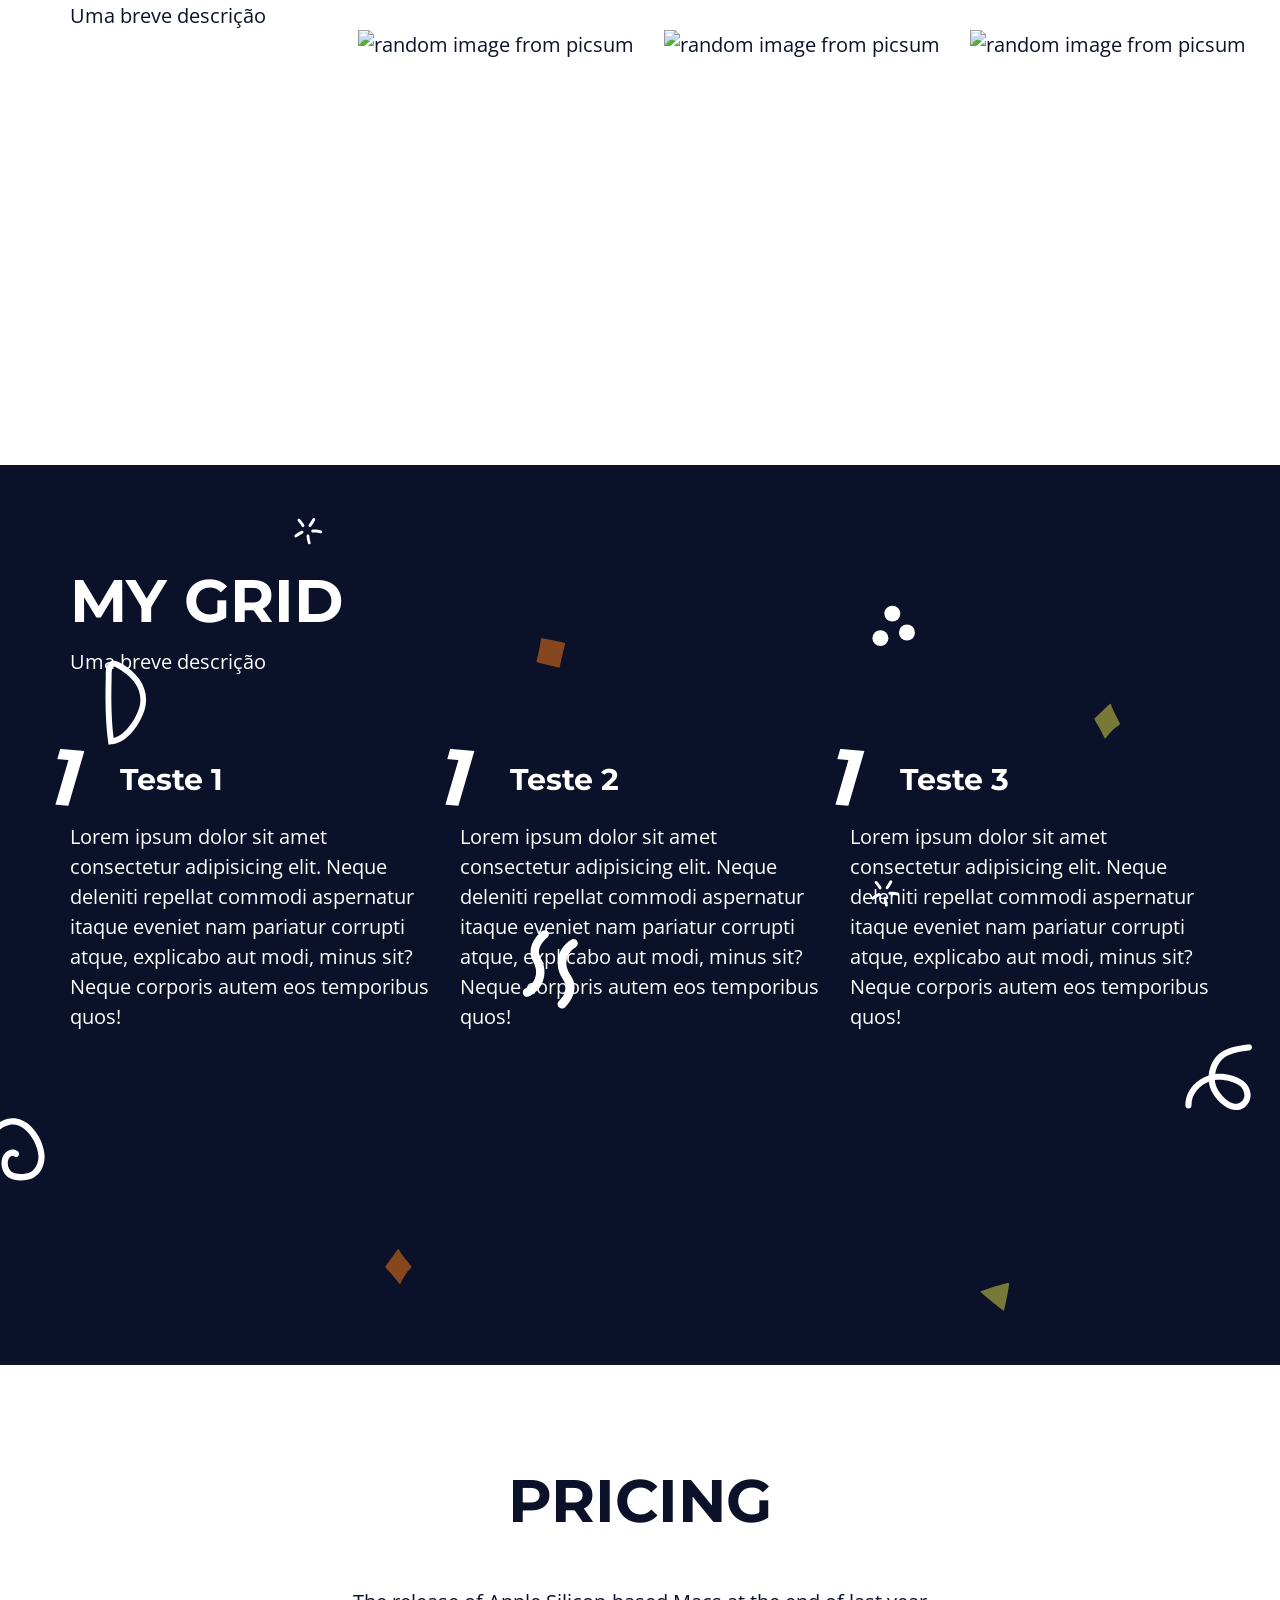
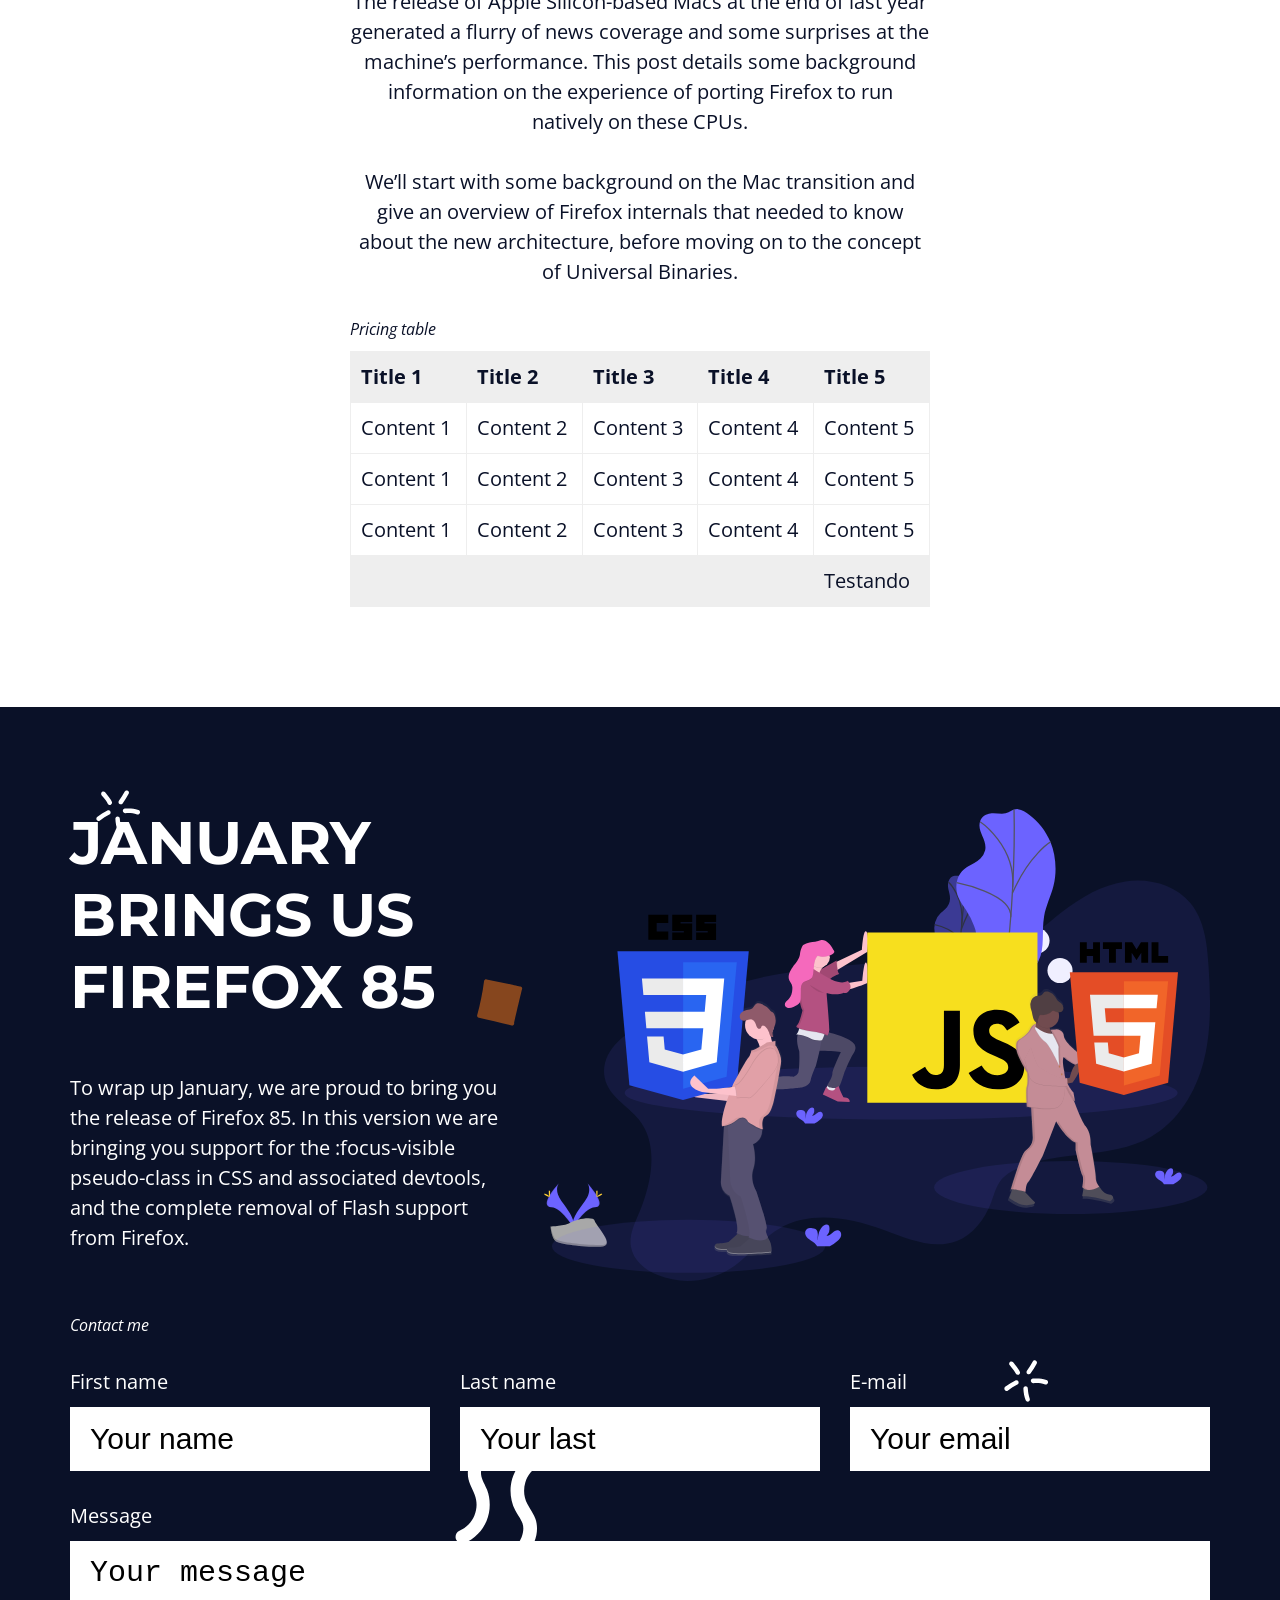
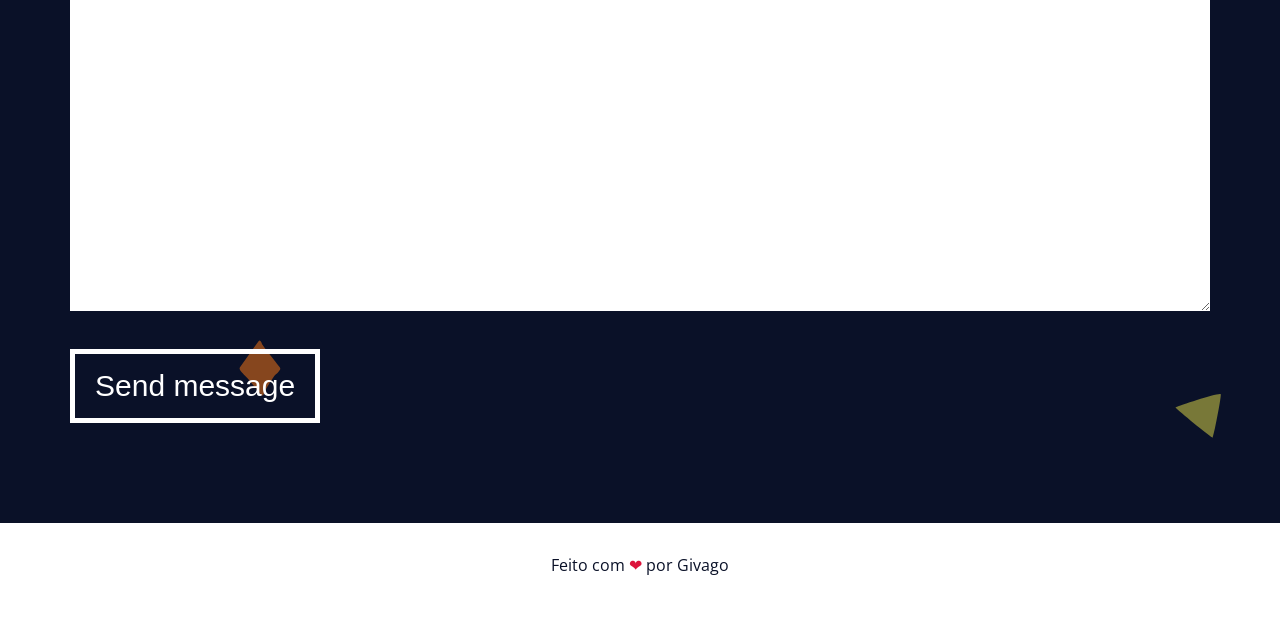
==== commit e07aadc9: "Atualizações nas imagens!" ====
--- a/html/index.html
+++ b/html/index.html
@@ -108,22 +108,22 @@
         <h2 class="grid-main-heading">Gallery</h2>
         <p class="grid-description">Uma breve descrição</p>
         <div class="grid">
-            <div class="gallery-img">
+            <div class="gallery-img.">
                 <img src="https://picsum.photos/seed/picsum/360/360" alt="random image from picsum" class="img" />
             </div>
-            <div class="gallery-img">
+            <div class="gallery-img-on">
                 <img src="https://picsum.photos/seed/2/360/360" alt="random image from picsum"/>
             </div>
-            <div class="gallery-img">
+            <div class="gallery-img-on">
                 <img src="https://picsum.photos/seed/3/360/360" alt="random image from picsum"/>
             </div>
-            <div class="gallery-img">
+            <div class="gallery-img-on">
                 <img src="https://picsum.photos/seed/4/360/360" alt="random image from picsum"/>
             </div>
-            <div class="gallery-img">
+            <div class="gallery-img-on">
                 <img src="https://picsum.photos/seed/5/360/360" alt="random image from picsum"/>
             </div>
-            <div class="gallery-img">
+            <div class="gallery-img-on">
                 <img src="https://picsum.photos/seed/6/360/360" alt="random image from picsum"/>
             </div>
         </div>    
--- a/html/assets/css/styles-pro.css
+++ b/html/assets/css/styles-pro.css
@@ -12,9 +12,9 @@
     justify-content: center;
 }
 
-.intro-img img {
+.intro-img img, .intro-img svg {
     max-width: 100%;
-    min-height: auto;
+    min-height: 100%;
 }
 
 .top3-content {
@@ -46,7 +46,6 @@
     display: grid;
     grid-template-columns: repeat(3, 1fr);
     gap: var(--gap);
-    counter-reset: grid-counter;
 }
 
 .grid h3 {
@@ -67,18 +66,18 @@
     transform: rotate(5deg);
 }
 
-.gallery-img {
+.gallery-img-on {
     width: 100%;
-    max-width: 36rem;
-    max-height: 36rem;
-    overflow: hidden;
-}
-
-.gallery-img img {
+    aspect-ratio: 1 / 1;
+    object-fit: cover;
+}
+
+.gallery-img-on img {
     transition: all 300ms ease-in-out;
-}
-
-.gallery-img img:hover {
+    max-width: 100%;
+}
+
+.gallery-img-on img:hover {
     transform: translate(-3%, 3%) scale(1.2) rotate(5deg);
 }
 
@@ -195,10 +194,6 @@
 
     .gallery-img img {
         width: 100%;
-    }
-
-    .grid-one-content {
-        display: block;
     }
 
     .menu {
